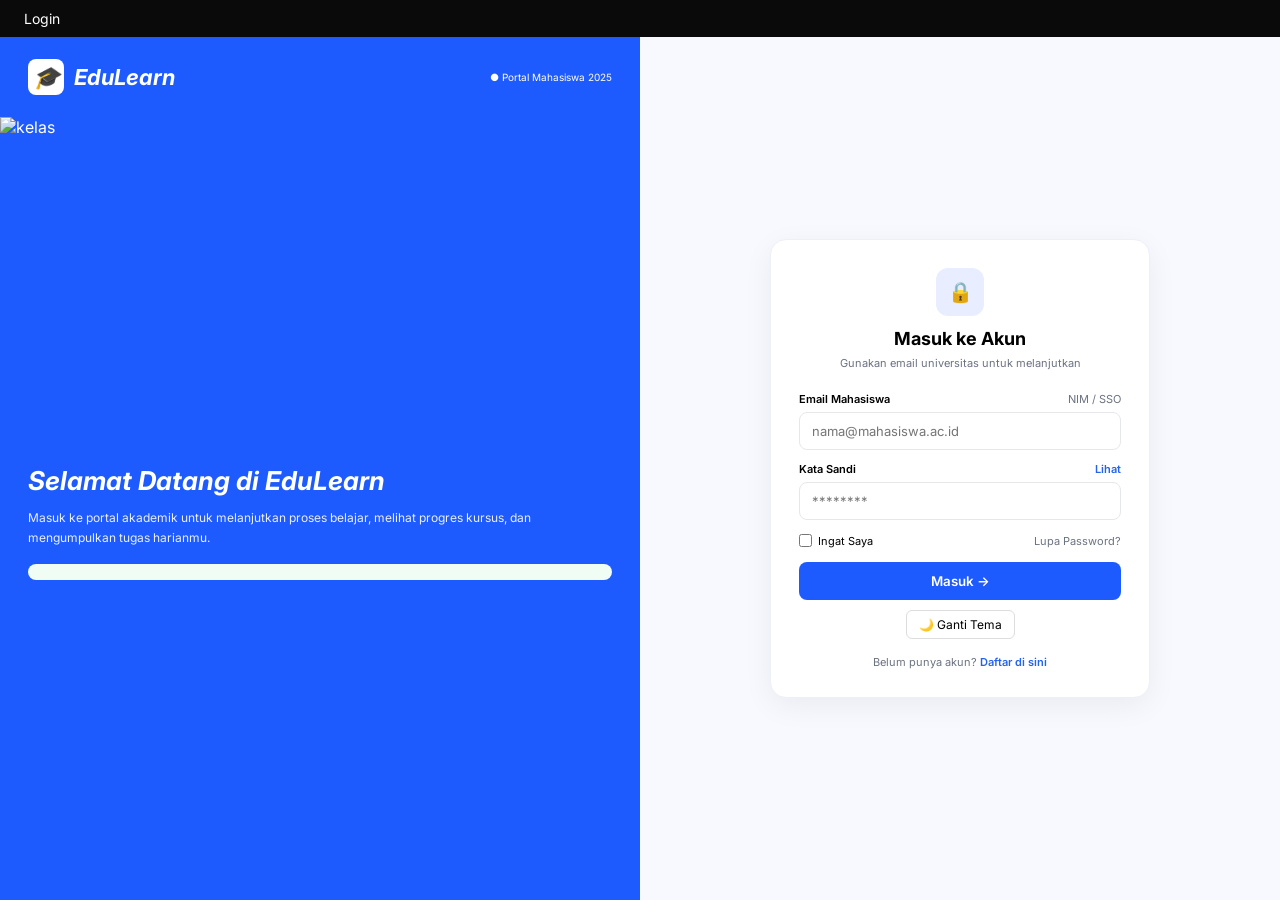
==== dom-bab3/mahasiswa.html @ ad0e46fd "upload awal edulearn versi rapi" ====
<!DOCTYPE html>
<html lang="id">
<head>
<meta charset="UTF-8">
<meta name="viewport" content="width=device-width, initial-scale=1.0">
<title>EduLearn - Login</title>
<link href="https://fonts.googleapis.com/css2?family=Inter:wght@400;500;600;700&display=swap" rel="stylesheet">
<link rel="stylesheet" href="style.css">
</head>
<body>
<div class="top-bar" id="topBar">Login</div>
<div class="main">
<div class="left">
<div class="left-header"><div class="logo" id="logoHover"><div class="logo-icon">🎓</div>EduLearn</div><div class="portal">● Portal Mahasiswa 2025</div></div>
<img class="left-img" src="https://images.unsplash.com/photo-1509062522246-3755977927d7?auto=format&fit=crop&w=800&q=80" alt="kelas">
<div class="left-content"><h2 id="welcomeText">Selamat Datang di EduLearn</h2><p>Masuk ke portal akademik untuk melanjutkan proses belajar, melihat progres kursus, dan mengumpulkan tugas harianmu.</p><div id="quoteAPI" style="margin-top:15px; font-size:13px; background:#f0fdf4; padding:8px; border-radius:8px;"></div></div>
</div>
<div class="right">
<div class="card">
<div class="card-icon">🔒</div>
<h3>Masuk ke Akun</h3>
<p class="card-sub">Gunakan email universitas untuk melanjutkan</p>
<div class="form-group"><div class="label"><span>Email Mahasiswa</span><span class="hint">NIM / SSO</span></div><input class="input" id="email" type="text" placeholder="nama@mahasiswa.ac.id"></div>
<div class="form-group"><div class="label"><span>Kata Sandi</span><span id="togglePass" class="toggle-pass" style="cursor:pointer; color:#2563eb; font-weight:600;">Lihat</span></div><input class="input" id="password" type="password" placeholder="********"></div>
<div class="row"><label class="remember"><input type="checkbox" id="remember"> Ingat Saya</label><a class="forgot" id="forgotLink" style="cursor:pointer;">Lupa Password?</a></div>
<button class="btn" id="btnMasuk" type="button">Masuk →</button>
<div style="margin-top:10px; text-align:center;"><button id="btnTema" type="button" style="background:transparent; border:1px solid #ddd; padding:6px 12px; border-radius:6px; cursor:pointer; font-size:12px;">🌙 Ganti Tema</button></div>
<div class="bottom">Belum punya akun? <a id="daftarLink" style="cursor:pointer; color:#2563eb;">Daftar di sini</a></div>
</div>
</div>
</div>

<div id="modalDaftar" class="modal">
  <div class="modal-content">
    <span id="closeModal" class="close">&times;</span>
    <h3>📝 Daftar Akun</h3>
    <p>Buat akun baru untuk akses portal</p>
    <div class="form-group"><div class="label">Nama Lengkap</div><input class="input" id="regNama" type="text" placeholder="Budi Santoso"></div>
    <div class="form-group"><div class="label">Email Kampus</div><input class="input" id="regEmail" type="text" placeholder="budi@mahasiswa.ac.id"></div>
    <div class="form-group"><div class="label">Password Baru</div><input class="input" id="regPass" type="password" placeholder="Minimal 6 karakter"></div>
    <button class="btn" id="btnDaftar">Daftar Sekarang</button>
  </div>
</div>

<div id="modalLupa" class="modal">
  <div class="modal-content">
    <span id="closeLupa" class="close">&times;</span>
    <h3>🔑 Lupa Password</h3>
    <p>Masukkan email kampus, kami kirim link reset</p>
    <div class="form-group"><div class="label">Email Kampus</div><input class="input" id="resetEmail" type="text" placeholder="nama@mahasiswa.ac.id"></div>
    <button class="btn" id="btnReset">Kirim Link Reset</button>
  </div>
</div>

<div id="toast"></div>

<script src="js/popup.js"></script>
<script src="js/storage.js"></script>
<script src="js/api.js"></script>
<script src="js/events.js"></script>

<script>
  const btnMasuk = document.getElementById('btnMasuk');
  if(btnMasuk){
    btnMasuk.addEventListener('click', function(){
      const email = document.getElementById('email').value.trim();
      const pass = document.getElementById('password').value.trim();
      if(email===''||pass===''){ alert('Email & Password tidak boleh kosong!'); return; }
      simpanStorage(email);
      popupLoginSukses(email);
    });
  }

  // FIX LIHAT PASSWORD - ID nya togglePass
  const togglePass = document.getElementById('togglePass');
  const passInput = document.getElementById('password');
  if(togglePass && passInput){
    togglePass.addEventListener('click', function(){
      if(passInput.type === 'password'){
        passInput.type = 'text';
        this.textContent = 'Sembunyikan';
      } else {
        passInput.type = 'password';
        this.textContent = 'Lihat';
      }
    });
  }

  // Modal Daftar & Lupa
  document.getElementById('daftarLink')?.addEventListener('click', ()=>{ document.getElementById('modalDaftar').style.display='flex'; });
  document.getElementById('closeModal')?.addEventListener('click', ()=>{ document.getElementById('modalDaftar').style.display='none'; });
  document.getElementById('forgotLink')?.addEventListener('click', (e)=>{ e.preventDefault(); popupLupaPassword(); });
  document.getElementById('closeLupa')?.addEventListener('click', ()=>{ document.getElementById('modalLupa').style.display='none'; });
  document.getElementById('btnDaftar')?.addEventListener('click', ()=>{ alert('Akun berhasil didaftar: '+document.getElementById('regEmail').value); document.getElementById('modalDaftar').style.display='none'; });
  document.getElementById('btnReset')?.addEventListener('click', ()=>{ alert('Link reset dikirim ke: '+document.getElementById('resetEmail').value); document.getElementById('modalLupa').style.display='none'; });
</script>
</body>
</html>
---- dom-bab3/style.css ----
*{margin:0;padding:0;box-sizing:border-box;font-family:'Inter',sans-serif}
body{background:#fff;min-height:100vh;display:flex;flex-direction:column}
.top-bar{background:#0a0a0a;color:#fff;padding:10px 24px;font-size:14px}
.main{display:flex;flex:1;min-height:calc(100vh - 40px)}
.left{width:50%;background:#1E5BFF;color:#fff;display:flex;flex-direction:column}
.left-header{padding:22px 28px;display:flex;justify-content:space-between;align-items:center}
.logo{display:flex;align-items:center;gap:10px;font-weight:700;font-size:22px;font-style:italic}
.logo-icon{width:36px;height:36px;background:#fff;color:#1E5BFF;border-radius:8px;display:flex;align-items:center;justify-content:center}
.portal{font-size:10px}
.left-img{width:100%;height:320px;object-fit:cover}
.left-content{padding:28px}
.left-content h2{font-size:26px;font-style:italic;font-weight:700;margin-bottom:12px}
.left-content p{font-size:12px;line-height:1.7;opacity:.9}
.right{width:50%;background:#f8f9ff;display:flex;align-items:center;justify-content:center;padding:24px}
.card{background:#fff;width:100%;max-width:380px;border-radius:16px;padding:28px;border:1px solid #eef0f7;box-shadow:0 8px 30px rgba(0,0,0,.06)}
.card-icon{width:48px;height:48px;background:#e8eeff;border-radius:12px;display:flex;align-items:center;justify-content:center;margin:0 auto 12px;font-size:20px}
.card h3{text-align:center;font-size:18px;font-weight:700}
.card-sub{text-align:center;font-size:11px;color:#6b7280;margin:6px 0 20px;line-height:1.5}
.form-group{margin-bottom:12px}
.label{font-size:11px;font-weight:600;margin-bottom:6px;display:flex;justify-content:space-between}
.hint{color:#6b7280;font-weight:400}
.input{width:100%;padding:10px 12px;border:1px solid #e5e7eb;border-radius:8px;font-size:13px;outline:none}
.input:focus{border-color:#1E5BFF}
.row{display:flex;justify-content:space-between;align-items:center;font-size:11px;margin:14px 0}
.remember{display:flex;align-items:center;gap:6px}
.forgot{color:#6b7280;text-decoration:none}
.btn{width:100%;background:#1E5BFF;color:#fff;border:none;padding:11px;border-radius:8px;font-weight:600;cursor:pointer}
.btn:hover{background:#1546c9}
.divider{font-size:10px;color:#9ca3af;text-align:center;margin:16px 0;position:relative}
.divider::before,.divider::after{content:'';position:absolute;top:50%;width:32%;height:1px;background:#e5e7eb}
.divider::before{left:0}
.divider::after{right:0}
.sso{display:flex;gap:10px}
.sso button{flex:1;padding:9px;border:1px solid #e5e7eb;background:#f9fafb;border-radius:8px;font-size:11px;cursor:pointer}
.bottom{text-align:center;font-size:11px;margin-top:16px;color:#6b7280}
.bottom a{color:#1E5BFF;font-weight:600;text-decoration:none}

/* RESPONSIVE UNTUK HP - SYARAT TUGAS */
@media(max-width:768px){
.main{flex-direction:column}
.left,.right{width:100%}
.left-img{height:200px}
.left-content h2{font-size:20px}
.card{max-width:100%}
}
@media(max-width:480px){
.left-header{padding:16px}
.left-content{padding:20px}
.right{padding:16px}
}
/* Modal & Toast */
.toggle-pass{color:#2563eb;cursor:pointer;font-size:11px;font-weight:700}
.live-info{font-size:11px;color:#16a34a;margin-top:6px}
#toast{visibility:hidden;min-width:280px;background:#1e293b;color:#fff;text-align:center;border-radius:10px;padding:14px 18px;position:fixed;z-index:9999;left:50%;bottom:30px;transform:translateX(-50%);font-size:14px}
#toast.show{visibility:visible;animation:fadein 0.5s,fadeout 0.5s 2.5s}
#toast.error{background:#dc2626}
#toast.success{background:#16a34a}
@keyframes fadein{from{bottom:0;opacity:0}to{bottom:30px;opacity:1}}
@keyframes fadeout{from{bottom:30px;opacity:1}to{bottom:0;opacity:0}}
.modal{display:none;position:fixed;z-index:1000;left:0;top:0;width:100%;height:100%;background:rgba(0,0,0,0.5);align-items:center;justify-content:center}
.modal-content{background:#fff;padding:28px;border-radius:16px;width:90%;max-width:400px;position:relative}
.modal-content h3{margin-bottom:6px}
.modal-content p{font-size:13px;color:#64748b;margin-bottom:16px}
.close{position:absolute;right:16px;top:12px;font-size:22px;cursor:pointer}
/* ===== FIX GANTI TEMA TERANG-GELAP ===== */
body.dark-mode {
  background: #0f172a !important;
}
body.dark-mode .top-bar {
  background: #1e293b !important;
  color: white !important;
  border-bottom: 1px solid #334155 !important;
}
body.dark-mode .main {
  background: #0f172a !important;
}
body.dark-mode .left {
  background: #1e293b !important;
}
body.dark-mode .left-content h2,
body.dark-mode .left-content p {
  color: white !important;
}
body.dark-mode .right {
  background: #0f172a !important;
}
body.dark-mode .card {
  background: #1e293b !important;
  color: white !important;
  border: 1px solid #334155 !important;
}
body.dark-mode .card h3,
body.dark-mode .card .label,
body.dark-mode .card .bottom {
  color: white !important;
}
body.dark-mode .input {
  background: #0f172a !important;
  color: white !important;
  border-color: #334155 !important;
}
body.dark-mode #quoteAPI {
  background: #334155 !important;
  color: #86efac !important;
}
body.dark-mode .modal-content {
  background: #1e293b !important;
  color: white !important;
}
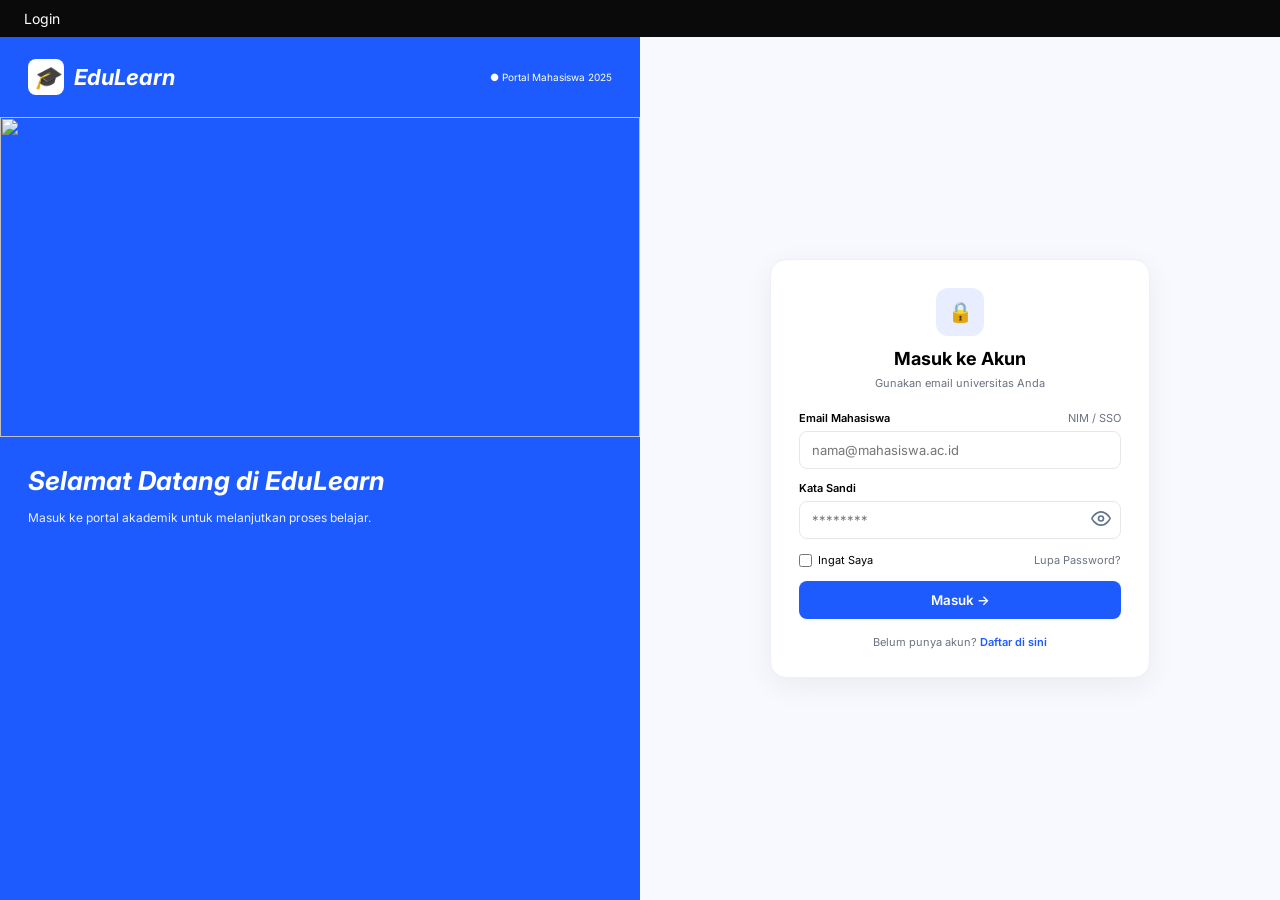
==== commit 1bc5cbb0: "hapus semua file dom lama" ====
--- a/dom-bab3/mahasiswa.html
+++ b/dom-bab3/mahasiswa.html
@@ -6,93 +6,105 @@
 <title>EduLearn - Login</title>
 <link href="https://fonts.googleapis.com/css2?family=Inter:wght@400;500;600;700&display=swap" rel="stylesheet">
 <link rel="stylesheet" href="style.css">
+<style>
+/* TOAST SNACKBAR - TANPA FRAMEWORK */
+#toast-container{position:fixed;bottom:20px;left:50%;transform:translateX(-50%);z-index:9999;display:flex;flex-direction:column;gap:10px}
+.toast{background:#0f172a;color:#fff;padding:12px 18px;border-radius:10px;font-size:13px;box-shadow:0 8px 20px rgba(0,0,0,.2);animation:slideUp .3s ease;min-width:260px;text-align:center}
+.toast.success{background:#10b981}
+.toast.error{background:#ef4444}
+.toast.info{background:#6366f1}
+@keyframes slideUp{from{transform:translateY(50px);opacity:0}to{transform:translateY(0);opacity:1}}
+</style>
 </head>
 <body>
-<div class="top-bar" id="topBar">Login</div>
+<div class="top-bar">Login</div>
 <div class="main">
 <div class="left">
-<div class="left-header"><div class="logo" id="logoHover"><div class="logo-icon">🎓</div>EduLearn</div><div class="portal">● Portal Mahasiswa 2025</div></div>
-<img class="left-img" src="https://images.unsplash.com/photo-1509062522246-3755977927d7?auto=format&fit=crop&w=800&q=80" alt="kelas">
-<div class="left-content"><h2 id="welcomeText">Selamat Datang di EduLearn</h2><p>Masuk ke portal akademik untuk melanjutkan proses belajar, melihat progres kursus, dan mengumpulkan tugas harianmu.</p><div id="quoteAPI" style="margin-top:15px; font-size:13px; background:#f0fdf4; padding:8px; border-radius:8px;"></div></div>
+<div class="left-header"><div class="logo"><div class="logo-icon">🎓</div>EduLearn</div><div class="portal">● Portal Mahasiswa 2025</div></div>
+<img class="left-img" src="https://images.unsplash.com/photo-1509062522246-3755977927d7?auto=format&fit=crop&w=800&q=80">
+<div class="left-content"><h2>Selamat Datang di EduLearn</h2><p>Masuk ke portal akademik untuk melanjutkan proses belajar.</p></div>
 </div>
 <div class="right">
 <div class="card">
 <div class="card-icon">🔒</div>
 <h3>Masuk ke Akun</h3>
-<p class="card-sub">Gunakan email universitas untuk melanjutkan</p>
+<p class="card-sub">Gunakan email universitas Anda</p>
 <div class="form-group"><div class="label"><span>Email Mahasiswa</span><span class="hint">NIM / SSO</span></div><input class="input" id="email" type="text" placeholder="nama@mahasiswa.ac.id"></div>
-<div class="form-group"><div class="label"><span>Kata Sandi</span><span id="togglePass" class="toggle-pass" style="cursor:pointer; color:#2563eb; font-weight:600;">Lihat</span></div><input class="input" id="password" type="password" placeholder="********"></div>
-<div class="row"><label class="remember"><input type="checkbox" id="remember"> Ingat Saya</label><a class="forgot" id="forgotLink" style="cursor:pointer;">Lupa Password?</a></div>
-<button class="btn" id="btnMasuk" type="button">Masuk →</button>
-<div style="margin-top:10px; text-align:center;"><button id="btnTema" type="button" style="background:transparent; border:1px solid #ddd; padding:6px 12px; border-radius:6px; cursor:pointer; font-size:12px;">🌙 Ganti Tema</button></div>
-<div class="bottom">Belum punya akun? <a id="daftarLink" style="cursor:pointer; color:#2563eb;">Daftar di sini</a></div>
+<div class="form-group">
+<div class="label">Kata Sandi</div>
+<div style="position:relative">
+<input class="input" id="password" type="password" placeholder="********" style="padding-right:45px;width:100%">
+<button type="button" id="btnEye" onclick="togglePass()" style="position:absolute;right:10px;top:50%;transform:translateY(-50%);border:none;background:none;cursor:pointer">
+<svg id="iconEyeOpen" width="20" height="20" viewBox="0 0 24 24" fill="none" stroke="#64748b" stroke-width="2"><path d="M1 12s4-8 11-8 11 8 11 8-4 8-11 8-11-8-11-8z"/><circle cx="12" cy="12" r="3"/></svg>
+<svg id="iconEyeClose" width="20" height="20" viewBox="0 0 24 24" fill="none" stroke="#64748b" stroke-width="2" style="display:none"><path d="M17.94 17.94A10.07 10.07 0 0112 20c-7 0-11-8-11-8a18.45 18.45 0 015.06-5.94M9.53 9.53a3 3 0 104.24 4.24"/><path d="M1 1l22 22"/></svg>
+</button>
+</div>
+</div>
+<div class="row"><label class="remember"><input type="checkbox"> Ingat Saya</label><a href="#" class="forgot" onclick="openLupa()">Lupa Password?</a></div>
+<button class="btn" type="button" onclick="login()">Masuk →</button>
+<div class="bottom">Belum punya akun? <a href="#" onclick="openDaftar()">Daftar di sini</a></div>
 </div>
 </div>
 </div>
 
-<div id="modalDaftar" class="modal">
-  <div class="modal-content">
-    <span id="closeModal" class="close">&times;</span>
-    <h3>📝 Daftar Akun</h3>
-    <p>Buat akun baru untuk akses portal</p>
-    <div class="form-group"><div class="label">Nama Lengkap</div><input class="input" id="regNama" type="text" placeholder="Budi Santoso"></div>
-    <div class="form-group"><div class="label">Email Kampus</div><input class="input" id="regEmail" type="text" placeholder="budi@mahasiswa.ac.id"></div>
-    <div class="form-group"><div class="label">Password Baru</div><input class="input" id="regPass" type="password" placeholder="Minimal 6 karakter"></div>
-    <button class="btn" id="btnDaftar">Daftar Sekarang</button>
-  </div>
+<div id="modalLupa" style="display:none;position:fixed;inset:0;background:rgba(0,0,0,.5);align-items:center;justify-content:center;z-index:998">
+<div style="background:#fff;padding:24px;border-radius:16px;width:90%;max-width:360px"><h3>Lupa Password 🔑</h3><input class="input" id="lupaEmail" placeholder="nama@mahasiswa.ac.id" style="width:100%;margin:12px 0"><button class="btn" onclick="kirimReset()">Kirim Link Reset</button><button onclick="closeLupa()" style="width:100%;margin-top:8px;padding:10px;border:none;background:#f1f5f9;border-radius:8px;cursor:pointer">Batal</button></div>
+</div>
+<div id="modalDaftar" style="display:none;position:fixed;inset:0;background:rgba(0,0,0,.5);align-items:center;justify-content:center;z-index:998">
+<div style="background:#fff;padding:24px;border-radius:16px;width:90%;max-width:360px"><h3>Daftar Akun Baru ✨</h3><input class="input" id="daftarEmail" placeholder="Email kampus" style="width:100%;margin:12px 0 8px"><input class="input" id="daftarPass" type="password" placeholder="Buat password" style="width:100%;margin-bottom:12px"><button class="btn" onclick="prosesDaftar()">Daftar Sekarang</button><button onclick="closeDaftar()" style="width:100%;margin-top:8px;padding:10px;border:none;background:#f1f5f9;border-radius:8px;cursor:pointer">Batal</button></div>
 </div>
 
-<div id="modalLupa" class="modal">
-  <div class="modal-content">
-    <span id="closeLupa" class="close">&times;</span>
-    <h3>🔑 Lupa Password</h3>
-    <p>Masukkan email kampus, kami kirim link reset</p>
-    <div class="form-group"><div class="label">Email Kampus</div><input class="input" id="resetEmail" type="text" placeholder="nama@mahasiswa.ac.id"></div>
-    <button class="btn" id="btnReset">Kirim Link Reset</button>
-  </div>
-</div>
-
-<div id="toast"></div>
-
-<script src="js/popup.js"></script>
-<script src="js/storage.js"></script>
-<script src="js/api.js"></script>
-<script src="js/events.js"></script>
+<div id="toast-container"></div>
 
 <script>
-  const btnMasuk = document.getElementById('btnMasuk');
-  if(btnMasuk){
-    btnMasuk.addEventListener('click', function(){
-      const email = document.getElementById('email').value.trim();
-      const pass = document.getElementById('password').value.trim();
-      if(email===''||pass===''){ alert('Email & Password tidak boleh kosong!'); return; }
-      simpanStorage(email);
-      popupLoginSukses(email);
-    });
-  }
+// DOM 1 - Toggle password pakai getElementById
+function togglePass(){
+  const p=document.getElementById('password');
+  const open=document.getElementById('iconEyeOpen');
+  const close=document.getElementById('iconEyeClose');
+  if(p.type==='password'){p.type='text';open.style.display='none';close.style.display='block'; showToast('Password terlihat','info');}
+  else{p.type='password';open.style.display='block';close.style.display='none';}
+}
 
-  // FIX LIHAT PASSWORD - ID nya togglePass
-  const togglePass = document.getElementById('togglePass');
-  const passInput = document.getElementById('password');
-  if(togglePass && passInput){
-    togglePass.addEventListener('click', function(){
-      if(passInput.type === 'password'){
-        passInput.type = 'text';
-        this.textContent = 'Sembunyikan';
-      } else {
-        passInput.type = 'password';
-        this.textContent = 'Lihat';
-      }
-    });
-  }
+// DOM 2 & 3 - Toast pakai createElement + appendChild (Tanpa framework)
+function showToast(message, type='success'){
+  const container = document.getElementById('toast-container'); // DOM
+  const toast = document.createElement('div'); // DOM createElement
+  toast.className = `toast ${type}`;
+  toast.textContent = message;
+  container.appendChild(toast); // DOM append
+  setTimeout(()=>{ toast.style.opacity='0'; toast.style.transform='translateY(20px)'; setTimeout(()=>toast.remove(),300); }, 3000);
+}
 
-  // Modal Daftar & Lupa
-  document.getElementById('daftarLink')?.addEventListener('click', ()=>{ document.getElementById('modalDaftar').style.display='flex'; });
-  document.getElementById('closeModal')?.addEventListener('click', ()=>{ document.getElementById('modalDaftar').style.display='none'; });
-  document.getElementById('forgotLink')?.addEventListener('click', (e)=>{ e.preventDefault(); popupLupaPassword(); });
-  document.getElementById('closeLupa')?.addEventListener('click', ()=>{ document.getElementById('modalLupa').style.display='none'; });
-  document.getElementById('btnDaftar')?.addEventListener('click', ()=>{ alert('Akun berhasil didaftar: '+document.getElementById('regEmail').value); document.getElementById('modalDaftar').style.display='none'; });
-  document.getElementById('btnReset')?.addEventListener('click', ()=>{ alert('Link reset dikirim ke: '+document.getElementById('resetEmail').value); document.getElementById('modalLupa').style.display='none'; });
+function login(){
+  const email=document.getElementById('email').value.trim();
+  const pass=document.getElementById('password').value.trim();
+  if(!email||!pass){showToast('Email & Password wajib diisi!','error'); return;}
+  localStorage.setItem('emailMahasiswa',email);
+  localStorage.setItem('email',email);
+  showToast('Login berhasil! Mengalihkan...','success');
+  setTimeout(()=>{ window.location.href='dashboard-mahasiswa.html'; }, 1200);
+}
+
+// DOM pakai querySelector untuk modal
+function openLupa(){ document.querySelector('#modalLupa').style.display='flex'; }
+function closeLupa(){ document.querySelector('#modalLupa').style.display='none'; }
+function kirimReset(){
+  const e=document.getElementById('lupaEmail').value.trim();
+  if(!e){showToast('Isi email dulu','error'); return;}
+  showToast('Link reset dikirim ke '+e,'success');
+  closeLupa();
+}
+function openDaftar(){ document.querySelector('#modalDaftar').style.display='flex'; }
+function closeDaftar(){ document.querySelector('#modalDaftar').style.display='none'; }
+function prosesDaftar(){
+  const e=document.getElementById('daftarEmail').value.trim();
+  const p=document.getElementById('daftarPass').value.trim();
+  if(!e||!p){showToast('Lengkapi data dulu','error'); return;}
+  localStorage.setItem('emailMahasiswa',e);
+  showToast('Akun berhasil dibuat!','success');
+  setTimeout(()=>{ window.location.href='dashboard-mahasiswa.html'; }, 1200);
+}
 </script>
 </body>
 </html>
